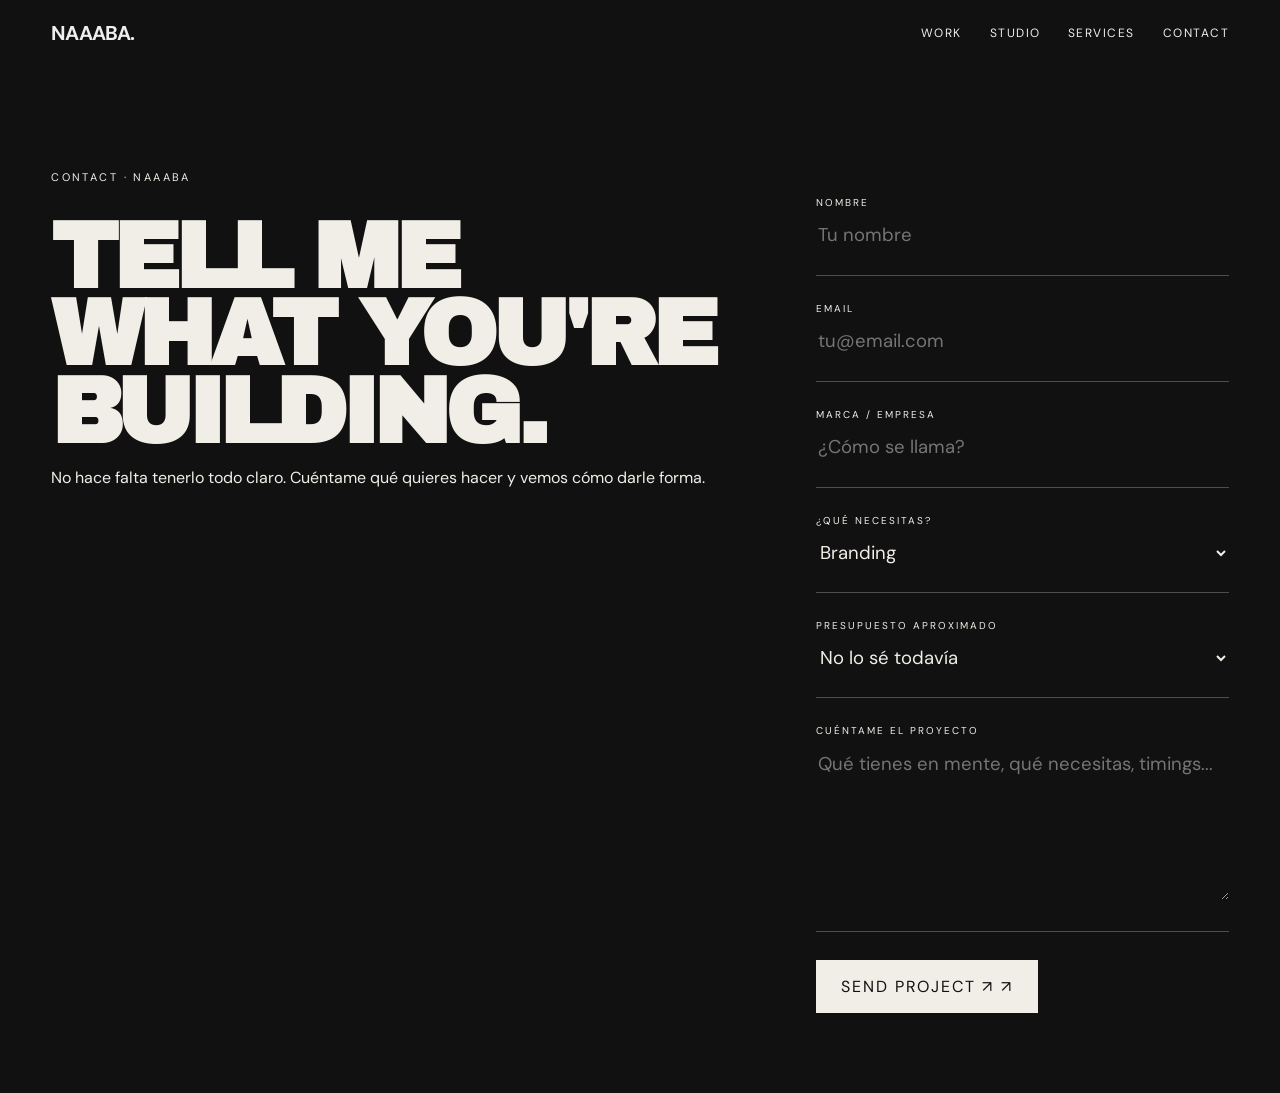
==== contact.html @ 1e8956bd "Add files via upload" ====
<!doctype html>
<html lang="es">

<head>
    <meta charset="utf-8">
    <meta name="viewport" content="width=device-width,initial-scale=1">
    <title>Contact — NAAABA Studio</title>
    <link rel="stylesheet" href="index.css">
</head>

<body>
    <header class="nav"><a class="brand" href="index.html">NAAABA.</a>
        <nav class="navlinks"><a href="work.html">Work</a><a href="studio.html">Studio</a><a
                href="services.html">Services</a><a href="contact.html">Contact</a></nav><button
            class="menu-btn">MENU</button>
    </header>
    <main class="contact">
        <div>
            <div class="eyebrow">Contact · NAAABA</div>
            <h1 class="display scroll-type">TELL ME<br>WHAT YOU'RE<br>BUILDING.</h1>
            <p>No hace falta tenerlo todo claro. Cuéntame qué quieres hacer y vemos cómo darle forma.</p>
        </div>
        <form action="https://formspree.io/f/xrpbqwpw" method="post">
            <input type="hidden" name="_next" value="thanks.html">
            <input type="hidden" name="_subject" value="Nuevo proyecto desde NAAABA Studio"><input type="text" name="website" tabindex="-1" autocomplete="off"
                style="position:absolute;left:-9999px">
            <div class="form-field"><label>Nombre</label><input required name="name" placeholder="Tu nombre"></div>
            <div class="form-field"><label>Email</label><input required type="email" name="email"
                    placeholder="tu@email.com"></div>
            <div class="form-field"><label>Marca / empresa</label><input name="company" placeholder="¿Cómo se llama?">
            </div>
            <div class="form-field"><label>¿Qué necesitas?</label><select name="service">
                    <option>Branding</option>
                    <option>Web design + development</option>
                    <option>UX/UI</option>
                    <option>Content</option>
                    <option>Otro</option>
                </select></div>
            <div class="form-field"><label>Presupuesto aproximado</label><select name="budget">
                    <option>No lo sé todavía</option>
                    <option>Menos de 1.000 €</option>
                    <option>1.000–2.500 €</option>
                    <option>2.500–5.000 €</option>
                    <option>5.000 €+</option>
                </select></div>
            <div class="form-field"><label>Cuéntame el proyecto</label><textarea required name="message"
                    placeholder="Qué tienes en mente, qué necesitas, timings..."></textarea></div><button class="submit"
                type="submit">Send project ↗</button>
        </form>
</main>
    <script src="index.js"></script>
</body>

</html>
---- index.css ----
@import url('https://fonts.googleapis.com/css2?family=DM+Sans:wght@400;500;600&family=Archivo+Black&display=swap');
:root{--red:#8f1114;--cream:#f1eee7;--ink:#111;--line:rgba(17,17,17,.16);--pad:clamp(22px,4vw,64px)}
*{box-sizing:border-box}html{scroll-behavior:smooth}body{margin:0;background:var(--cream);color:var(--ink);font-family:'DM Sans',Arial,sans-serif;overflow-x:hidden}a{color:inherit;text-decoration:none}button,input,textarea,select{font:inherit}.display{font-family:'Archivo Black',Impact,sans-serif;text-transform:uppercase;letter-spacing:-.055em}.nav{position:fixed;z-index:50;top:0;left:0;width:100%;display:flex;align-items:center;justify-content:space-between;padding:20px var(--pad);mix-blend-mode:difference;color:#fff}.brand{font-weight:700;letter-spacing:-.04em;font-size:20px}.navlinks{display:flex;gap:28px;font-size:12px;text-transform:uppercase;letter-spacing:.12em}.menu-btn{display:none;border:0;background:none;color:inherit;font-size:12px}.hero{height:100svh;background:var(--red);color:#fff;position:relative;display:grid;place-items:center;overflow:hidden}.hero-logo{font-size:clamp(110px,27vw,410px);line-height:.62;text-align:center;transform:scaleY(1.08)}.hero-logo span{display:block}.hero-meta{position:absolute;left:var(--pad);right:var(--pad);bottom:30px;display:flex;justify-content:space-between;text-transform:uppercase;font-size:11px;letter-spacing:.16em}.statement{min-height:100svh;padding:150px var(--pad) 90px;display:flex;flex-direction:column;justify-content:center}.eyebrow{font-size:11px;letter-spacing:.22em;text-transform:uppercase;margin-bottom:35px}.statement h1,.page-hero h1{font-size:clamp(62px,11vw,180px);line-height:.84;margin:0;max-width:1250px}.statement p{font-size:clamp(18px,2vw,30px);max-width:680px;margin:50px 0 0 auto;line-height:1.25}.services-strip{background:var(--ink);color:var(--cream);padding:90px var(--pad)}.service-row{display:grid;grid-template-columns:80px 1fr auto;align-items:center;border-top:1px solid rgba(255,255,255,.2);padding:28px 0;transition:.3s}.service-row:last-child{border-bottom:1px solid rgba(255,255,255,.2)}.service-row:hover{padding-left:18px}.service-row strong{font-size:clamp(34px,6vw,90px)}.service-row span{font-size:11px;letter-spacing:.18em}.work{padding:120px var(--pad)}.section-head{display:flex;justify-content:space-between;align-items:end;margin-bottom:55px}.section-head h2{font-size:clamp(60px,10vw,150px);line-height:.8;margin:0}.project{border-top:1px solid var(--line);padding:24px 0 80px}.project-top{display:flex;justify-content:space-between;text-transform:uppercase;font-size:11px;letter-spacing:.12em;margin-bottom:22px}.project-media{height:min(70vw,720px);overflow:hidden;background:#ccc;position:relative}.project-media img{width:100%;height:100%;object-fit:cover;transition:transform .8s cubic-bezier(.2,.7,.2,1)}.project:hover img{transform:scale(1.035)}.project-placeholder{width:100%;height:100%;display:grid;place-items:center;background:var(--red);color:#fff}.project-placeholder b{font-size:clamp(70px,18vw,260px)}.about-slice{background:var(--red);color:#fff;min-height:90svh;padding:120px var(--pad);display:grid;grid-template-columns:1.2fr .8fr;gap:60px;align-items:end}.about-slice h2{font-size:clamp(75px,14vw,210px);line-height:.75;margin:0}.about-slice p{font-size:clamp(20px,2.3vw,34px);line-height:1.18}.cta{min-height:80svh;padding:100px var(--pad);display:flex;flex-direction:column;justify-content:space-between}.cta h2{font-size:clamp(70px,14vw,220px);line-height:.76;margin:0}.cta-bottom{display:flex;justify-content:space-between;align-items:end}.pill{display:inline-block;border:1px solid currentColor;border-radius:999px;padding:15px 22px;text-transform:uppercase;font-size:11px;letter-spacing:.14em}.footer{padding:30px var(--pad);border-top:1px solid var(--line);display:flex;justify-content:space-between;font-size:11px;text-transform:uppercase;letter-spacing:.12em}.page-hero{padding:190px var(--pad) 100px;min-height:75svh;display:flex;flex-direction:column;justify-content:flex-end}.page-copy{padding:80px var(--pad);display:grid;grid-template-columns:1fr 1fr;gap:80px}.page-copy p{font-size:clamp(20px,2.5vw,36px);line-height:1.25;margin:0}.cards{padding:20px var(--pad) 120px}.card{display:grid;grid-template-columns:80px 1fr 1fr;gap:30px;border-top:1px solid var(--line);padding:30px 0}.card h3{font-size:clamp(38px,5vw,75px);margin:0}.contact{background:var(--ink);color:var(--cream);min-height:100svh;padding:170px var(--pad) 80px;display:grid;grid-template-columns:.8fr 1.2fr;gap:8vw}.contact h1{font-size:clamp(65px,10vw,145px);line-height:.8;margin:0}.form-field{border-bottom:1px solid rgba(255,255,255,.25);padding:22px 0}.form-field label{display:block;font-size:10px;text-transform:uppercase;letter-spacing:.2em;margin-bottom:10px}.form-field input,.form-field textarea,.form-field select{width:100%;border:0;outline:0;background:transparent;color:inherit;font-size:20px}.form-field textarea{min-height:120px;resize:vertical}.submit{margin-top:28px;background:var(--cream);color:var(--ink);border:0;padding:16px 25px;cursor:pointer;text-transform:uppercase;letter-spacing:.12em}.reveal{opacity:0;transform:translateY(50px);transition:opacity .9s,transform .9s}.reveal.visible{opacity:1;transform:none}.marquee{overflow:hidden;white-space:nowrap;background:var(--cream);padding:18px 0;border-block:1px solid var(--line)}.marquee-inner{display:inline-block;animation:marquee 22s linear infinite;font-size:13px;text-transform:uppercase;letter-spacing:.16em}@keyframes marquee{to{transform:translateX(-50%)}}
@media(max-width:760px){.navlinks{display:none}.menu-btn{display:block}.nav.open .navlinks{display:flex;position:absolute;top:0;left:0;width:100%;height:100svh;background:var(--ink);flex-direction:column;justify-content:center;align-items:center;font-size:28px;z-index:-1}.hero-logo{font-size:38vw}.hero-meta{font-size:9px}.statement{padding-top:120px}.statement p{margin-left:0}.service-row{grid-template-columns:45px 1fr}.service-row>span:last-child{display:none}.about-slice,.page-copy,.contact{grid-template-columns:1fr}.about-slice{align-content:center}.card{grid-template-columns:40px 1fr}.card p{grid-column:2}.cta-bottom,.footer{gap:25px;align-items:flex-start;flex-direction:column}.page-hero{min-height:65svh}.contact{padding-top:140px}}


/* Scroll-controlled typing headlines */
.scroll-type .type-char{
  visibility:hidden;
}
.scroll-type .type-char.typed{
  visibility:visible;
}
@media (prefers-reduced-motion: reduce){
  .scroll-type .type-char{visibility:visible!important}
}

/* NAAABA interactive hover language */
.navlinks a,.pill,.submit,.menu-btn{position:relative;isolation:isolate;overflow:hidden;transition:color .35s ease,border-color .35s ease,transform .18s ease}
.navlinks a::after{content:"";position:absolute;left:0;bottom:-2px;width:100%;height:1px;background:currentColor;transform:scaleX(0);transform-origin:right;transition:transform .35s cubic-bezier(.77,0,.18,1)}
.navlinks a:hover::after{transform:scaleX(1);transform-origin:left}
.navlinks a:hover{letter-spacing:.18em}
.pill::before,.submit::before{content:"";position:absolute;inset:0;background:var(--red);transform:translateY(105%);transition:transform .42s cubic-bezier(.77,0,.18,1);z-index:-1;border-radius:inherit}
.pill:hover,.submit:hover{color:#fff;border-color:var(--red)}
.pill:hover::before,.submit:hover::before{transform:translateY(0)}
.interactive-arrow{display:inline-block;margin-left:.45em;transition:transform .35s cubic-bezier(.2,.8,.2,1)}
.pill:hover .interactive-arrow,.submit:hover .interactive-arrow{transform:translate(6px,-4px) rotate(-8deg)}
.magnetic{will-change:transform}
.cursor-dot{position:fixed;left:0;top:0;width:10px;height:10px;border-radius:50%;background:#fff;mix-blend-mode:difference;pointer-events:none;z-index:9999;transform:translate(-50%,-50%);transition:width .22s,height .22s,opacity .2s}
.cursor-dot.is-hovering{width:44px;height:44px}
@media (hover:none),(pointer:coarse){.cursor-dot{display:none}.magnetic{transform:none!important}}
@media (prefers-reduced-motion:reduce){.magnetic{transform:none!important}.cursor-dot{display:none}}

/* V4 — Contact spacing fix */
@media (min-width:761px){
  .contact{
    grid-template-columns:minmax(0,1.15fr) minmax(360px,.85fr);
    gap:5vw;
    align-items:start;
  }
  .contact>div,.contact>form{min-width:0}
  .contact form{
    width:100%;
    max-width:580px;
    justify-self:end;
  }
  .contact .form-field{padding:26px 0}
  .contact .form-field label{margin-bottom:13px}
  .contact .form-field input,
  .contact .form-field textarea,
  .contact .form-field select{font-size:clamp(18px,1.45vw,23px);line-height:1.35}
  .contact .form-field textarea{min-height:150px}
}

/* V7 — Contact: prevent headline/form overlap */
@media (min-width:761px){
  .contact{
    grid-template-columns:minmax(0,1.25fr) minmax(390px,.75fr);
    gap:clamp(48px,6vw,110px);
  }
  .contact>div:first-child{min-width:0;max-width:100%}
  .contact h1{
    font-size:clamp(64px,7.2vw,118px);
    line-height:.84;
    max-width:100%;
    overflow-wrap:normal;
  }
  .contact form{
    width:100%;
    max-width:570px;
    justify-self:end;
    position:relative;
    z-index:2;
  }
}
@media (min-width:761px) and (max-width:1100px){
  .contact{grid-template-columns:minmax(0,1fr) minmax(340px,.9fr);gap:42px}
  .contact h1{font-size:clamp(56px,6.8vw,82px)}
}

/* V8 — project hover / external visit */
.project-link{display:block;color:inherit;text-decoration:none;cursor:none}
.project-link .project-media{transition:transform .7s cubic-bezier(.2,.75,.2,1),border-radius .7s cubic-bezier(.2,.75,.2,1)}
.project-link .project-placeholder{transition:transform .8s cubic-bezier(.2,.75,.2,1),filter .5s ease}
.project-link:hover .project-media{transform:scale(.985);border-radius:2px}
.project-link:hover .project-placeholder{transform:scale(1.035);filter:brightness(.78)}
.project-visit{position:absolute;left:0;top:0;z-index:5;display:flex;align-items:center;gap:10px;padding:14px 18px;border-radius:999px;background:var(--cream);color:var(--ink);font-size:11px;font-weight:700;letter-spacing:.14em;white-space:nowrap;pointer-events:none;opacity:0;transform:translate(-50%,-50%) scale(.72);transition:opacity .2s ease,transform .2s ease;will-change:left,top,transform}
.project-visit b{font-size:16px;line-height:1;transition:transform .25s ease}
.project-link:hover .project-visit{opacity:1;transform:translate(-50%,-50%) scale(1)}
.project-link:hover .project-visit b{transform:translate(3px,-3px)}
.project-link .project-top span:first-child{transition:letter-spacing .35s ease}
.project-link:hover .project-top span:first-child{letter-spacing:.18em}
@media (hover:none),(pointer:coarse){.project-link{cursor:pointer}.project-visit{left:auto!important;top:auto!important;right:18px;bottom:18px;opacity:1;transform:none}.project-link:hover .project-media,.project-link:hover .project-placeholder{transform:none;filter:none}}
\n\n/* V13 — Founder portrait interaction */\n.founder-photo-trigger{position:relative;display:inline-block;cursor:crosshair;border-bottom:1px solid currentColor;outline:none}\n.founder-photo{position:absolute;z-index:20;left:50%;bottom:calc(100% + 22px);width:clamp(180px,18vw,280px);aspect-ratio:4/5;overflow:hidden;background:var(--ink);opacity:0;pointer-events:none;transform:translate(-50%,18px) rotate(-2deg) scale(.94);transition:opacity .28s ease,transform .45s cubic-bezier(.2,.8,.2,1)}\n.founder-photo img,.founder-mobile-photo img{width:100%;height:100%;display:block;object-fit:cover;filter:grayscale(100%);transition:filter .45s ease,transform .7s cubic-bezier(.2,.8,.2,1)}\n.founder-photo-trigger:hover .founder-photo,.founder-photo-trigger:focus .founder-photo{opacity:1;transform:translate(-50%,0) rotate(-2deg) scale(1)}\n.founder-photo-trigger:hover .founder-photo img{filter:grayscale(0%);transform:scale(1.025)}\n.founder-mobile-photo{display:none}\n.founder-extra{margin-top:1.4rem}\n@media (max-width:760px),(hover:none),(pointer:coarse){.founder-photo{display:none}.founder-photo-trigger{cursor:auto}.founder-mobile-photo{display:block;width:min(72vw,360px);aspect-ratio:4/5;margin:34px 0 8px;overflow:hidden}.founder-mobile-photo img{filter:grayscale(0%)}}\n@media (prefers-reduced-motion:reduce){.founder-photo,.founder-photo img{transition:none}}\n

/* V14 — Studio portrait editorial layout */
.studio-intro{align-items:start;gap:clamp(60px,8vw,140px);padding-top:82px}
.studio-founder{align-self:start}
.studio-founder .eyebrow{margin-bottom:46px}
.studio-founder-photo{margin:0 0 0 clamp(0px,10vw,160px);width:clamp(230px,22vw,340px);aspect-ratio:4/5;overflow:hidden}
.studio-founder-photo img{width:100%;height:100%;display:block;object-fit:cover;object-position:center 44%;filter:grayscale(100%)}
.studio-copy{padding-top:4px}
.studio-copy p{max-width:700px;margin:0}
.studio-copy .founder-extra{margin-top:72px}
@media(max-width:760px){
  .studio-intro{gap:42px;padding-top:60px}
  .studio-founder .eyebrow{margin-bottom:28px}
  .studio-founder-photo{margin:0;width:min(72vw,300px)}
  .studio-copy .founder-extra{margin-top:38px}
}


/* NOUR° project — first featured work */
.nour-placeholder{position:relative;background:#102d22!important;color:#baff39!important;overflow:hidden}
.nour-placeholder:before{content:"HUMAN SYSTEMS / 01";position:absolute;left:28px;top:25px;font-size:10px;letter-spacing:.18em;font-weight:600;color:#baff39}
.nour-placeholder:after{content:"MAG 03 · INO 40 · THE 200 · MIN 04 · CRE 05";position:absolute;right:28px;bottom:25px;font-size:10px;letter-spacing:.13em;color:#baff39;opacity:.75}
.nour-placeholder b{font-size:clamp(120px,27vw,390px)!important;line-height:.7;transform:translateY(-1%);text-shadow:18px 18px 0 rgba(186,255,57,.08)}
.nour-degree{position:absolute;left:calc(50% + clamp(40px,9vw,135px));top:24%;font-size:clamp(45px,7vw,100px);font-weight:700;color:#baff39}
.project-nour:hover .nour-placeholder{filter:brightness(1.08)!important}
@media(max-width:700px){.nour-placeholder:before{left:16px;top:16px}.nour-placeholder:after{left:16px;right:auto;bottom:16px;font-size:8px}.nour-degree{top:28%}}

/* V15 — iPhone / mobile responsive pass */
@media (max-width:760px){
  :root{--pad:20px}
  html,body{width:100%;max-width:100%;overflow-x:hidden;-webkit-text-size-adjust:100%}
  .nav{padding:18px 20px;mix-blend-mode:normal;color:#fff;background:var(--red)}
  .brand{font-size:18px;position:relative;z-index:3}
  .menu-btn{position:relative;z-index:3;padding:8px 0;color:#fff}
  .nav.open{background:transparent}
  .nav.open .navlinks{z-index:2;padding:80px 20px 40px;gap:24px}
  .nav.open .brand,.nav.open .menu-btn{z-index:4}

  .hero{min-height:100svh;height:100svh;padding:72px 20px 20px}
  .hero-logo{font-size:min(38vw,170px);line-height:.65;max-width:100%}
  .hero-meta{left:20px;right:20px;bottom:22px;gap:14px;align-items:flex-end}
  .hero-meta span:last-child{text-align:right}

  .statement{min-height:auto;padding:110px 20px 80px}
  .statement h1,.page-hero h1{font-size:clamp(52px,16vw,82px);line-height:.86;overflow-wrap:anywhere}
  .statement p{font-size:19px;margin-top:34px}
  .services-strip{padding:70px 20px}
  .service-row{padding:22px 0;grid-template-columns:34px minmax(0,1fr);gap:10px}
  .service-row strong{font-size:clamp(31px,10vw,48px);line-height:.95;overflow-wrap:anywhere}

  .work{padding:85px 20px 70px}
  .section-head{align-items:flex-start;gap:20px;margin-bottom:38px;flex-direction:column}
  .section-head h2{font-size:clamp(58px,19vw,90px)}
  .project{padding:20px 0 52px}
  .project-top{display:grid;grid-template-columns:1fr;gap:7px;line-height:1.35;margin-bottom:15px}
  .project-top span:last-child{font-size:9px;opacity:.62}
  .project-media{height:auto;aspect-ratio:4/5;min-height:0}
  .project-placeholder b{font-size:clamp(100px,43vw,190px)}
  .project-visit{right:12px!important;bottom:12px!important;left:auto!important;top:auto!important}

  .nour-placeholder:before{left:14px;top:14px;font-size:8px}
  .nour-placeholder:after{left:14px;right:14px;bottom:14px;font-size:7px;line-height:1.35}
  .nour-placeholder b{font-size:55vw!important;text-shadow:8px 8px 0 rgba(186,255,57,.08)}
  .nour-degree{left:61%;top:25%;font-size:18vw}

  .about-slice{min-height:auto;padding:90px 20px;gap:45px}
  .about-slice h2{font-size:clamp(68px,22vw,105px)}
  .about-slice p{font-size:20px}
  .cta{min-height:75svh;padding:85px 20px 55px;gap:60px}
  .cta h2{font-size:clamp(62px,20vw,100px);overflow-wrap:anywhere}
  .cta-bottom{width:100%}
  .pill{max-width:100%;text-align:center}
  .footer{padding:28px 20px;font-size:9px;line-height:1.5}

  .page-hero{padding:135px 20px 70px;min-height:55svh}
  .page-copy{padding:60px 20px;gap:34px}
  .page-copy p{font-size:20px}
  .cards{padding:10px 20px 80px}
  .card{grid-template-columns:30px minmax(0,1fr);gap:16px;padding:24px 0}
  .card h3{font-size:clamp(34px,11vw,52px);line-height:.95;overflow-wrap:anywhere}

  .contact{min-height:100svh;padding:125px 20px 60px;gap:55px}
  .contact h1{font-size:clamp(52px,16vw,78px);line-height:.84;overflow-wrap:anywhere}
  .form-field input,.form-field textarea,.form-field select{font-size:16px}

  .studio-intro{padding:55px 20px 75px!important;gap:34px!important}
  .studio-founder-photo{width:min(78vw,320px)!important}
  .studio-copy .founder-extra{margin-top:32px!important}
  .founder-mobile-photo{width:min(78vw,320px)}

  .marquee{padding:14px 0}.marquee-inner{font-size:10px}
}

@media (max-width:390px){
  :root{--pad:16px}
  .nav{padding-left:16px;padding-right:16px}
  .work,.statement,.services-strip,.about-slice,.cta,.cards,.page-copy{padding-left:16px;padding-right:16px}
  .page-hero{padding-left:16px;padding-right:16px}
  .contact{padding-left:16px;padding-right:16px}
  .project-media{aspect-ratio:3/4}
  .project-placeholder b{font-size:46vw}
  .nour-placeholder b{font-size:58vw!important}
}

/* V16 — real iPhone typography + end-of-page fix */
@media (max-width:760px){
  /* Never split words in giant headlines on phones */
  .statement h1,
  .page-hero h1,
  .cta h2{
    overflow-wrap:normal!important;
    word-break:normal!important;
    hyphens:none!important;
    max-width:100%;
  }

  /* Fit complete words such as ARANTXA / STUDIO inside 390–440px */
  .statement h1{font-size:clamp(44px,13.2vw,58px)!important;line-height:.88}
  .page-hero h1{font-size:clamp(43px,12.8vw,56px)!important;line-height:.88}
  .cta h2{font-size:clamp(48px,14vw,64px)!important;line-height:.86}

  /* Studio: enough breathing room for SMALL STUDIO / BIG IDEAS */
  .page-hero{height:auto!important;min-height:58svh!important;padding-top:130px!important;padding-bottom:64px!important;overflow:visible!important}

  /* Last statement must be fully reachable; no clipped USEFUL */
  .statement{height:auto!important;min-height:0!important;overflow:visible!important}
  .studio-intro + .statement{padding-top:82px!important;padding-bottom:100px!important}
  .studio-intro + .statement h1{font-size:clamp(48px,14vw,62px)!important;line-height:.86}

  /* Scroll typing is a desktop flourish. On touch, keep every letter readable. */
  .scroll-type .type-char{visibility:visible!important}
}

@media (max-width:390px){
  .statement h1{font-size:12.8vw!important}
  .page-hero h1{font-size:12.2vw!important}
  .studio-intro + .statement h1{font-size:13.5vw!important}
}



/* Existing footer links */
.footer a,
.site-footer a{
  color:inherit;
  text-decoration:none;
}
.footer a:hover,
.site-footer a:hover{
  opacity:.55;
}


/* MARE — Coming Soon */
.mare-coming-soon{
  position:absolute;
  right:clamp(18px,2.5vw,38px);
  bottom:clamp(18px,2.5vw,34px);
  z-index:4;
  display:flex;
  align-items:center;
  gap:10px;
  padding:11px 15px;
  border:1px solid rgba(255,255,255,.72);
  border-radius:999px;
  color:#fff;
  background:rgba(17,17,17,.22);
  backdrop-filter:blur(10px);
  -webkit-backdrop-filter:blur(10px);
  font-size:11px;
  letter-spacing:.16em;
  line-height:1;
  white-space:nowrap;
}
.mare-status-dot{
  width:6px;
  height:6px;
  border-radius:50%;
  background:currentColor;
  animation:marePulse 1.8s ease-in-out infinite;
}
.mare-status-arrow{
  display:inline-block;
  transition:transform .25s ease;
}
.project:hover .mare-status-arrow{transform:translate(3px,3px)}
@keyframes marePulse{
  0%,100%{opacity:.35;transform:scale(.8)}
  50%{opacity:1;transform:scale(1.15)}
}
@media(max-width:700px){
  .mare-coming-soon{
    right:14px;
    bottom:14px;
    padding:9px 12px;
    font-size:9px;
    gap:8px;
  }
}
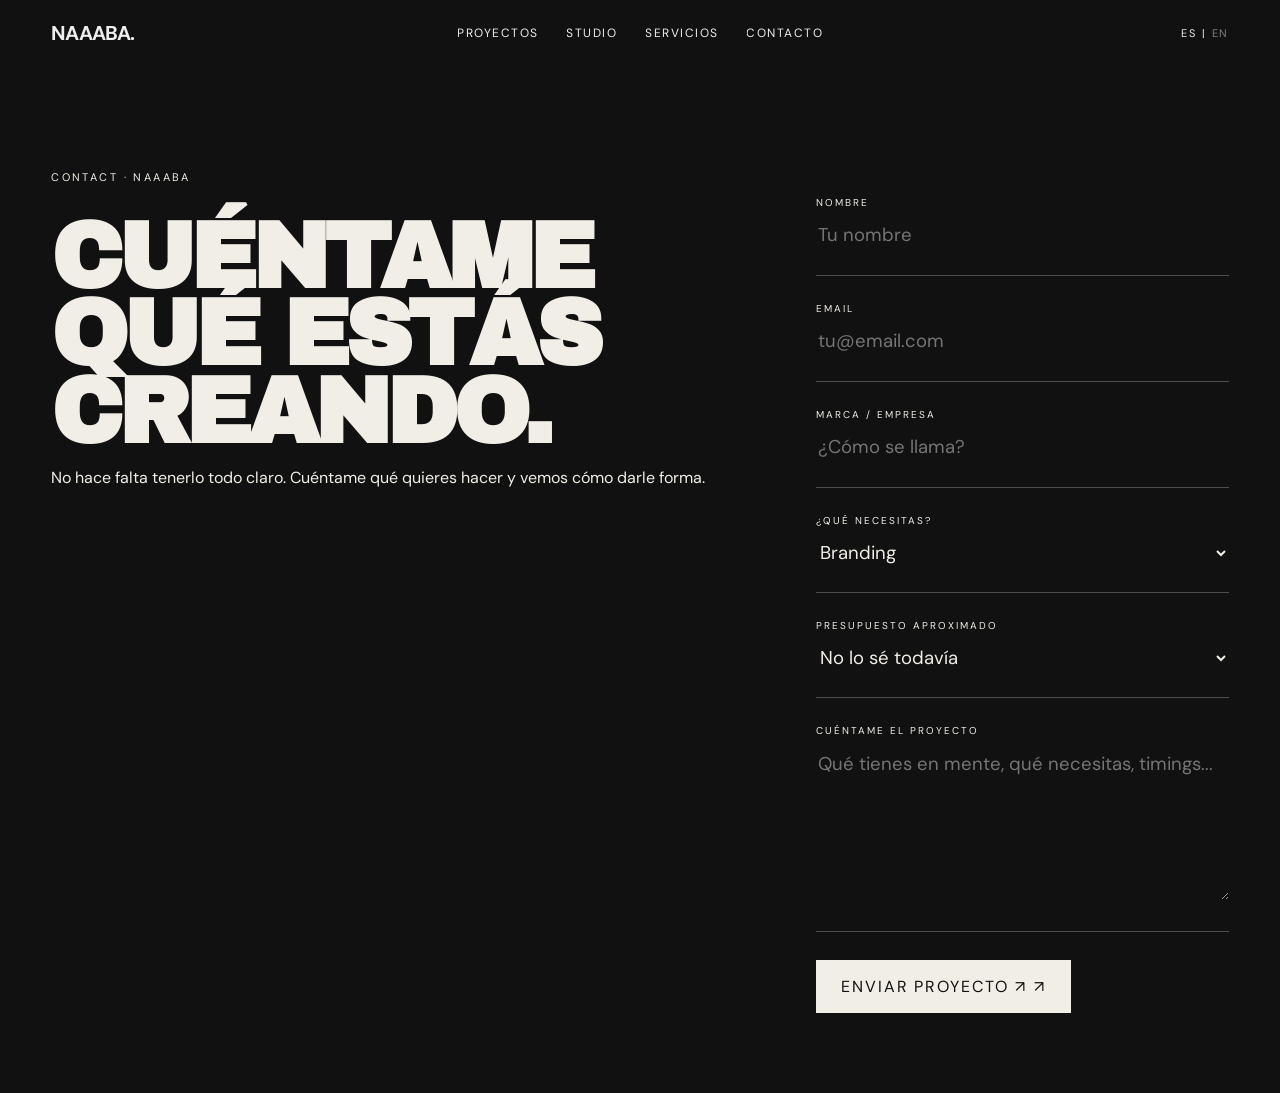
==== commit dd5fba55: "Add files via upload" ====
--- a/contact.html
+++ b/contact.html
@@ -1,54 +1,46 @@
-<!doctype html>
+<!DOCTYPE html>
+
 <html lang="es">
-
 <head>
-    <meta charset="utf-8">
-    <meta name="viewport" content="width=device-width,initial-scale=1">
-    <title>Contact — NAAABA Studio</title>
-    <link rel="stylesheet" href="index.css">
+<meta charset="utf-8"/>
+<meta content="width=device-width,initial-scale=1" name="viewport"/>
+<title>Contact — NAAABA Studio</title>
+<link href="index.css" rel="stylesheet"/>
 </head>
-
 <body>
-    <header class="nav"><a class="brand" href="index.html">NAAABA.</a>
-        <nav class="navlinks"><a href="work.html">Work</a><a href="studio.html">Studio</a><a
-                href="services.html">Services</a><a href="contact.html">Contact</a></nav><button
-            class="menu-btn">MENU</button>
-    </header>
-    <main class="contact">
-        <div>
-            <div class="eyebrow">Contact · NAAABA</div>
-            <h1 class="display scroll-type">TELL ME<br>WHAT YOU'RE<br>BUILDING.</h1>
-            <p>No hace falta tenerlo todo claro. Cuéntame qué quieres hacer y vemos cómo darle forma.</p>
-        </div>
-        <form action="https://formspree.io/f/xrpbqwpw" method="post">
-            <input type="hidden" name="_next" value="thanks.html">
-            <input type="hidden" name="_subject" value="Nuevo proyecto desde NAAABA Studio"><input type="text" name="website" tabindex="-1" autocomplete="off"
-                style="position:absolute;left:-9999px">
-            <div class="form-field"><label>Nombre</label><input required name="name" placeholder="Tu nombre"></div>
-            <div class="form-field"><label>Email</label><input required type="email" name="email"
-                    placeholder="tu@email.com"></div>
-            <div class="form-field"><label>Marca / empresa</label><input name="company" placeholder="¿Cómo se llama?">
-            </div>
-            <div class="form-field"><label>¿Qué necesitas?</label><select name="service">
-                    <option>Branding</option>
-                    <option>Web design + development</option>
-                    <option>UX/UI</option>
-                    <option>Content</option>
-                    <option>Otro</option>
-                </select></div>
-            <div class="form-field"><label>Presupuesto aproximado</label><select name="budget">
-                    <option>No lo sé todavía</option>
-                    <option>Menos de 1.000 €</option>
-                    <option>1.000–2.500 €</option>
-                    <option>2.500–5.000 €</option>
-                    <option>5.000 €+</option>
-                </select></div>
-            <div class="form-field"><label>Cuéntame el proyecto</label><textarea required name="message"
-                    placeholder="Qué tienes en mente, qué necesitas, timings..."></textarea></div><button class="submit"
-                type="submit">Send project ↗</button>
-        </form>
+<header class="nav"><a class="brand" href="index.html">NAAABA.</a>
+<nav class="navlinks"><a href="work.html">Proyectos</a><a href="studio.html">Studio</a><a href="services.html">Servicios</a><a href="contact.html">Contacto</a></nav><div class="lang-switch"><a class="active" href="contact.html">ES</a> | <a class="" href="en/contact.html">EN</a></div><button class="menu-btn">MENU</button>
+</header>
+<main class="contact">
+<div>
+<div class="eyebrow">Contact · NAAABA</div>
+<h1 class="display scroll-type">CUÉNTAME<br/>QUÉ ESTÁS<br/>CREANDO.</h1>
+<p>No hace falta tenerlo todo claro. Cuéntame qué quieres hacer y vemos cómo darle forma.</p>
+</div>
+<form action="https://formspree.io/f/xrpbqwpw" method="post">
+<input name="_next" type="hidden" value="thanks.html"/>
+<input name="_subject" type="hidden" value="Nuevo proyecto desde NAAABA Studio"/><input autocomplete="off" name="website" style="position:absolute;left:-9999px" tabindex="-1" type="text"/>
+<div class="form-field"><label>Nombre</label><input name="name" placeholder="Tu nombre" required=""/></div>
+<div class="form-field"><label>Email</label><input name="email" placeholder="tu@email.com" required="" type="email"/></div>
+<div class="form-field"><label>Marca / empresa</label><input name="company" placeholder="¿Cómo se llama?"/>
+</div>
+<div class="form-field"><label>¿Qué necesitas?</label><select name="service">
+<option>Branding</option>
+<option>Web design + development</option>
+<option>UX/UI</option>
+<option>Content</option>
+<option>Otro</option>
+</select></div>
+<div class="form-field"><label>Presupuesto aproximado</label><select name="budget">
+<option>No lo sé todavía</option>
+<option>Menos de 1.000 €</option>
+<option>1.000–2.500 €</option>
+<option>2.500–5.000 €</option>
+<option>5.000 €+</option>
+</select></div>
+<div class="form-field"><label>Cuéntame el proyecto</label><textarea name="message" placeholder="Qué tienes en mente, qué necesitas, timings..." required=""></textarea></div><button class="submit" type="submit">Enviar proyecto ↗</button>
+</form>
 </main>
-    <script src="index.js"></script>
+<script src="index.js"></script>
 </body>
-
 </html>
--- a/index.css
+++ b/index.css
@@ -291,3 +291,161 @@
     gap:8px;
   }
 }
+
+/* V17 — final mobile headline fit (real iPhone) */
+@media (max-width:760px){
+  /* Home / Behind NAAABA: keep ARANTXA. completely inside viewport */
+  .about-slice h2{
+    font-size:clamp(58px,17vw,74px)!important;
+    line-height:.78!important;
+    max-width:100%!important;
+    overflow-wrap:normal!important;
+    word-break:normal!important;
+  }
+
+  /* Studio hero: SMALL STUDIO. / BIG IDEAS. */
+  .page-hero h1{
+    font-size:clamp(38px,10.6vw,47px)!important;
+    line-height:.9!important;
+    max-width:100%!important;
+  }
+
+  /* Contact hero: TELL ME / WHAT YOU'RE / BUILDING. */
+  .contact h1{
+    font-size:clamp(45px,12.4vw,55px)!important;
+    line-height:.88!important;
+    max-width:100%!important;
+    overflow-wrap:normal!important;
+    word-break:normal!important;
+    hyphens:none!important;
+  }
+}
+
+@media (max-width:390px){
+  .about-slice h2{font-size:16.5vw!important}
+  .page-hero h1{font-size:10.2vw!important}
+  .contact h1{font-size:12vw!important}
+}
+
+/* Wolnut project */
+.wolnut-placeholder{background:#8a6548!important;color:#f4f0e9!important}
+.project-wolnut .project-media{background:#8a6548}
+
+
+/* NAAABA dossier selector */
+.dossier-section{
+  margin:clamp(80px,12vw,180px) clamp(20px,4vw,64px) clamp(80px,10vw,140px);
+  padding-top:18px;
+  border-top:1px solid currentColor;
+}
+.dossier-meta{
+  font-size:11px;
+  font-weight:700;
+  letter-spacing:.14em;
+  text-transform:uppercase;
+  margin-bottom:clamp(42px,7vw,90px);
+}
+.dossier-head{
+  display:grid;
+  grid-template-columns:minmax(0,1.7fr) minmax(220px,.65fr);
+  gap:40px;
+  align-items:end;
+  margin-bottom:clamp(60px,8vw,110px);
+}
+.dossier-head h2{
+  margin:0;
+  font-size:clamp(62px,8.8vw,145px);
+  line-height:.78;
+  letter-spacing:-.065em;
+}
+.dossier-head p{
+  margin:0 0 4px;
+  max-width:330px;
+  font-size:14px;
+  line-height:1.45;
+}
+.dossier-links{
+  border-top:1px solid currentColor;
+}
+.dossier-links a{
+  display:flex;
+  justify-content:space-between;
+  align-items:center;
+  padding:22px 0 18px;
+  border-bottom:1px solid currentColor;
+  color:inherit;
+  text-decoration:none;
+  font-size:clamp(24px,3.2vw,48px);
+  font-weight:700;
+  letter-spacing:-.035em;
+  transition:color .2s ease,padding .25s ease;
+}
+.dossier-links a:hover{
+  color:#8F1114;
+  padding-left:12px;
+}
+.dossier-links a span:last-child{font-size:.65em;transition:transform .25s ease}
+.dossier-links a:hover span:last-child{transform:translate(4px,-4px)}
+@media(max-width:760px){
+ .dossier-section{margin:72px 18px 80px}
+ .dossier-head{grid-template-columns:1fr;gap:28px;margin-bottom:55px}
+ .dossier-head h2{font-size:clamp(48px,15vw,74px);line-height:.8}
+ .dossier-head p{font-size:13px;max-width:280px}
+ .dossier-links a{font-size:27px;padding:19px 0 16px}
+ .dossier-links a:hover{padding-left:0}
+}
+
+
+/* V16 — project letters as website sneak peeks */
+.project-letter{
+  display:inline-block;
+  color:transparent!important;
+  -webkit-text-fill-color:transparent;
+  -webkit-background-clip:text;
+  background-clip:text;
+  background-repeat:no-repeat;
+  background-size:cover;
+  background-position:center;
+  filter:saturate(.95) contrast(1.04);
+  transition:background-size .9s cubic-bezier(.2,.75,.2,1), filter .45s ease, transform .9s cubic-bezier(.2,.75,.2,1);
+  will-change:background-size,transform;
+}
+.project:hover .project-letter{background-size:112%;filter:saturate(1.08) contrast(1.05);transform:scale(1.015)}
+.project-letter-nour{background-image:url("https://image.thum.io/get/width/1600/crop/1000/noanimate/https://arantxanavarrob.github.io/nour/")}
+.project-letter-wolnut{background-image:url("https://image.thum.io/get/width/1600/crop/1000/noanimate/https://arantxanavarrob.github.io/wolnut/")}
+.project-letter-porcelastone{background-image:url("https://image.thum.io/get/width/1600/crop/1000/noanimate/https://porcelastone.com/")}
+.project-letter-mare{background-image:url("assets/img/projects/mare-preview.svg")}
+.project-letter-noma{background-image:url("https://image.thum.io/get/width/1600/crop/1000/noanimate/https://arantxanavarrob.github.io/noma/")}
+.project-letter-miss3d{background-image:url("https://image.thum.io/get/width/1600/crop/1000/noanimate/https://arantxanavarrob.github.io/miss3d/index.html")}
+/* Keep each project identity around the image-filled glyph. */
+.nour-placeholder,.wolnut-placeholder,.mare-placeholder{isolation:isolate}
+.nour-placeholder .project-letter{filter:saturate(1.08) contrast(1.08)}
+@media(max-width:760px){
+  .project-letter{background-size:cover}
+  .project:hover .project-letter{background-size:cover;transform:none}
+}
+
+/* V17 — seamless full-width marquee */
+.marquee{overflow:hidden;white-space:nowrap}
+.marquee-inner{display:flex;width:max-content;animation:marqueeSeamless 26s linear infinite;will-change:transform}
+.marquee-inner span{display:block;flex:none;padding-right:0}
+@keyframes marqueeSeamless{from{transform:translateX(0)}to{transform:translateX(-50%)}}
+
+/* V18 — ES | EN language switch */
+.lang-switch{display:flex;align-items:center;gap:6px;margin-left:auto;margin-right:28px;font-size:11px;letter-spacing:.12em;text-transform:uppercase;white-space:nowrap}
+.lang-switch a{opacity:.5;transition:opacity .25s ease}
+.lang-switch a:hover,.lang-switch a.active{opacity:1}
+@media(max-width:760px){.lang-switch{margin-left:auto;margin-right:14px;font-size:10px;position:relative;z-index:52}.nav.open .lang-switch{color:#fff}.nav.open .menu-btn{z-index:53}}
+
+/* V19 — desktop navigation centered independently from logo/language */
+@media(min-width:761px){.nav{position:fixed}.navlinks{position:absolute;left:50%;transform:translateX(-50%)}.lang-switch{margin-left:auto;margin-right:0}}
+
+/* V18 — Studio hero desktop fit */
+@media (min-width:761px){
+  body:has(.studio-intro) .page-hero h1{
+    font-size:clamp(62px,9.25vw,142px)!important;
+    line-height:.86!important;
+    max-width:none!important;
+    white-space:nowrap;
+  }
+}
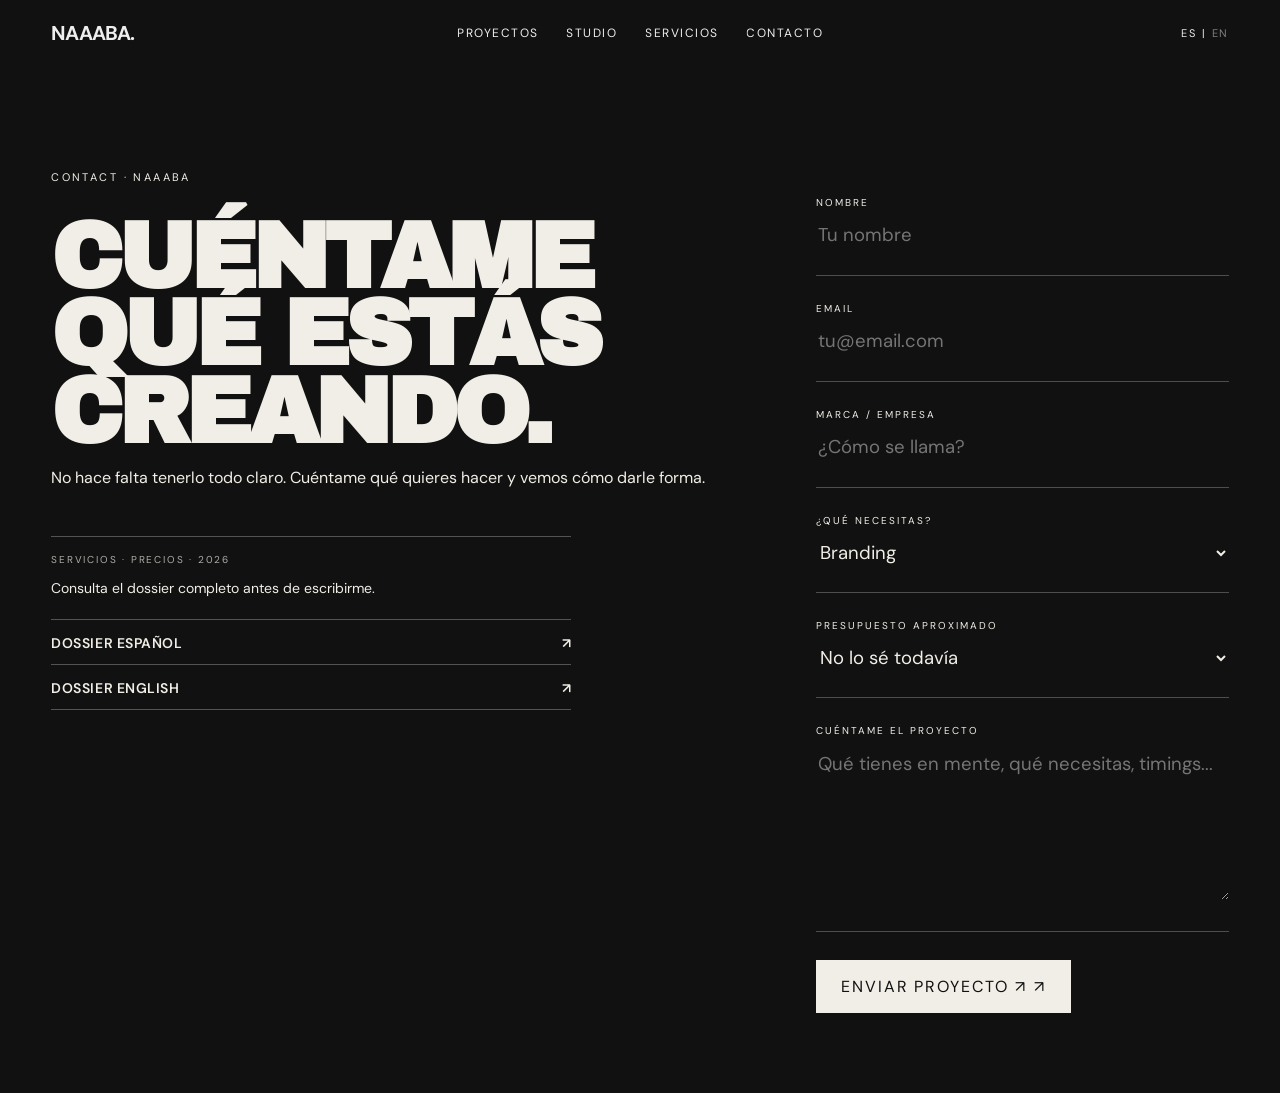
==== commit adcbf1fb: "Add files via upload" ====
--- a/contact.html
+++ b/contact.html
@@ -16,6 +16,14 @@
 <div class="eyebrow">Contact · NAAABA</div>
 <h1 class="display scroll-type">CUÉNTAME<br/>QUÉ ESTÁS<br/>CREANDO.</h1>
 <p>No hace falta tenerlo todo claro. Cuéntame qué quieres hacer y vemos cómo darle forma.</p>
+<div class="contact-dossier">
+<p class="contact-dossier-label">SERVICIOS · PRECIOS · 2026</p>
+<p class="contact-dossier-copy">Consulta el dossier completo antes de escribirme.</p>
+<div class="contact-dossier-links">
+<a href="NAAABA_Dossier_ES.pdf" target="_blank" rel="noopener"><span>DOSSIER ESPAÑOL</span><span>↗</span></a>
+<a href="NAAABA_Dossier_EN.pdf" target="_blank" rel="noopener"><span>DOSSIER ENGLISH</span><span>↗</span></a>
+</div>
+</div>
 </div>
 <form action="https://formspree.io/f/xrpbqwpw" method="post">
 <input name="_next" type="hidden" value="thanks.html"/>
--- a/index.css
+++ b/index.css
@@ -449,3 +449,58 @@
     white-space:nowrap;
   }
 }
+
+
+/* V18 — Spanish Studio hero mobile fit */
+@media (max-width:760px){
+  .page-hero h1.studio-hero-es{
+    font-size:clamp(34px,9.2vw,41px)!important;
+    line-height:.9!important;
+    max-width:100%!important;
+    overflow-wrap:normal!important;
+    word-break:normal!important;
+    hyphens:none!important;
+  }
+}
+@media (max-width:390px){
+  .page-hero h1.studio-hero-es{font-size:9.2vw!important;}
+}
+
+/* V20 — compact inner-page heroes on mobile */
+@media (max-width:760px){
+  .page-hero{
+    height:auto!important;
+    min-height:0!important;
+    padding-top:105px!important;
+    padding-bottom:46px!important;
+    justify-content:flex-end;
+  }
+  .page-hero .eyebrow{margin-bottom:24px}
+}
+@media (max-width:390px){
+  .page-hero{
+    padding-top:96px!important;
+    padding-bottom:42px!important;
+  }
+}
+
+
+/* V21 — service dossier mobile fit + contact dossier + back to top */
+@media(max-width:760px){
+  .dossier-head h2.dossier-title-es{font-size:clamp(39px,12.2vw,58px)!important;line-height:.82!important;white-space:nowrap}
+  .dossier-head h2.dossier-title-en{font-size:clamp(34px,10.4vw,50px)!important;line-height:.82!important;white-space:nowrap}
+}
+.contact-dossier{margin-top:48px;padding-top:16px;border-top:1px solid rgba(255,255,255,.28);max-width:520px}
+.contact-dossier .contact-dossier-label{margin:0 0 12px;font-size:10px;letter-spacing:.18em;text-transform:uppercase;opacity:.7}
+.contact-dossier .contact-dossier-copy{margin:0 0 20px;font-size:14px;line-height:1.45;max-width:360px}
+.contact-dossier-links{border-top:1px solid rgba(255,255,255,.28)}
+.contact-dossier-links a{display:flex;align-items:center;justify-content:space-between;border-bottom:1px solid rgba(255,255,255,.28);padding:14px 0 12px;font-size:14px;font-weight:600;letter-spacing:.04em;transition:padding .25s ease,opacity .25s ease}
+.contact-dossier-links a:hover{padding-left:8px;opacity:.72}
+.back-to-top{position:fixed;right:22px;bottom:22px;z-index:45;width:48px;height:48px;border:1px solid currentColor;border-radius:50%;display:grid;place-items:center;background:var(--cream);color:var(--ink);font-size:21px;cursor:pointer;opacity:0;visibility:hidden;transform:translateY(12px);transition:opacity .25s ease,transform .25s ease,visibility .25s ease}
+.back-to-top.is-visible{opacity:1;visibility:visible;transform:none}
+.back-to-top:hover{transform:translateY(-3px)}
+@media(max-width:760px){
+  .contact-dossier{margin-top:38px}
+  .contact-dossier-links a{font-size:13px}
+  .back-to-top{right:16px;bottom:16px;width:44px;height:44px}
+}
